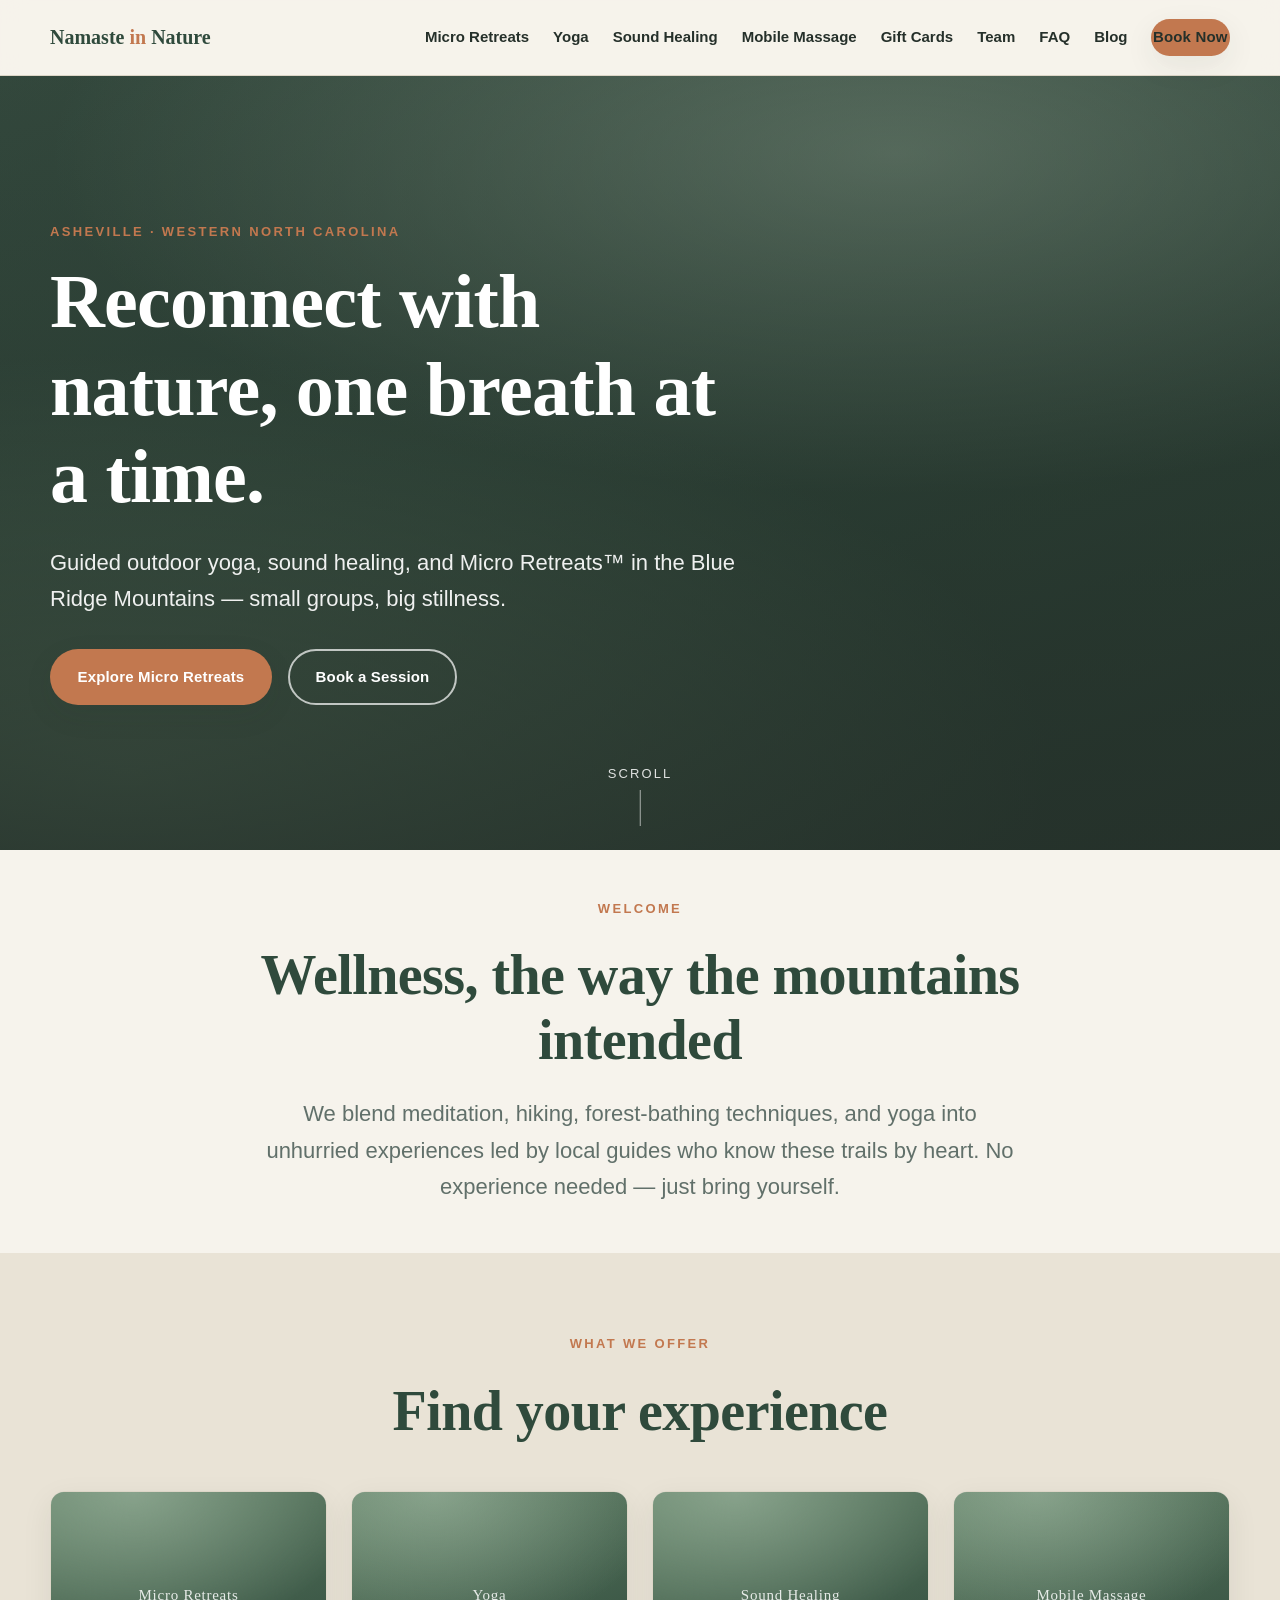
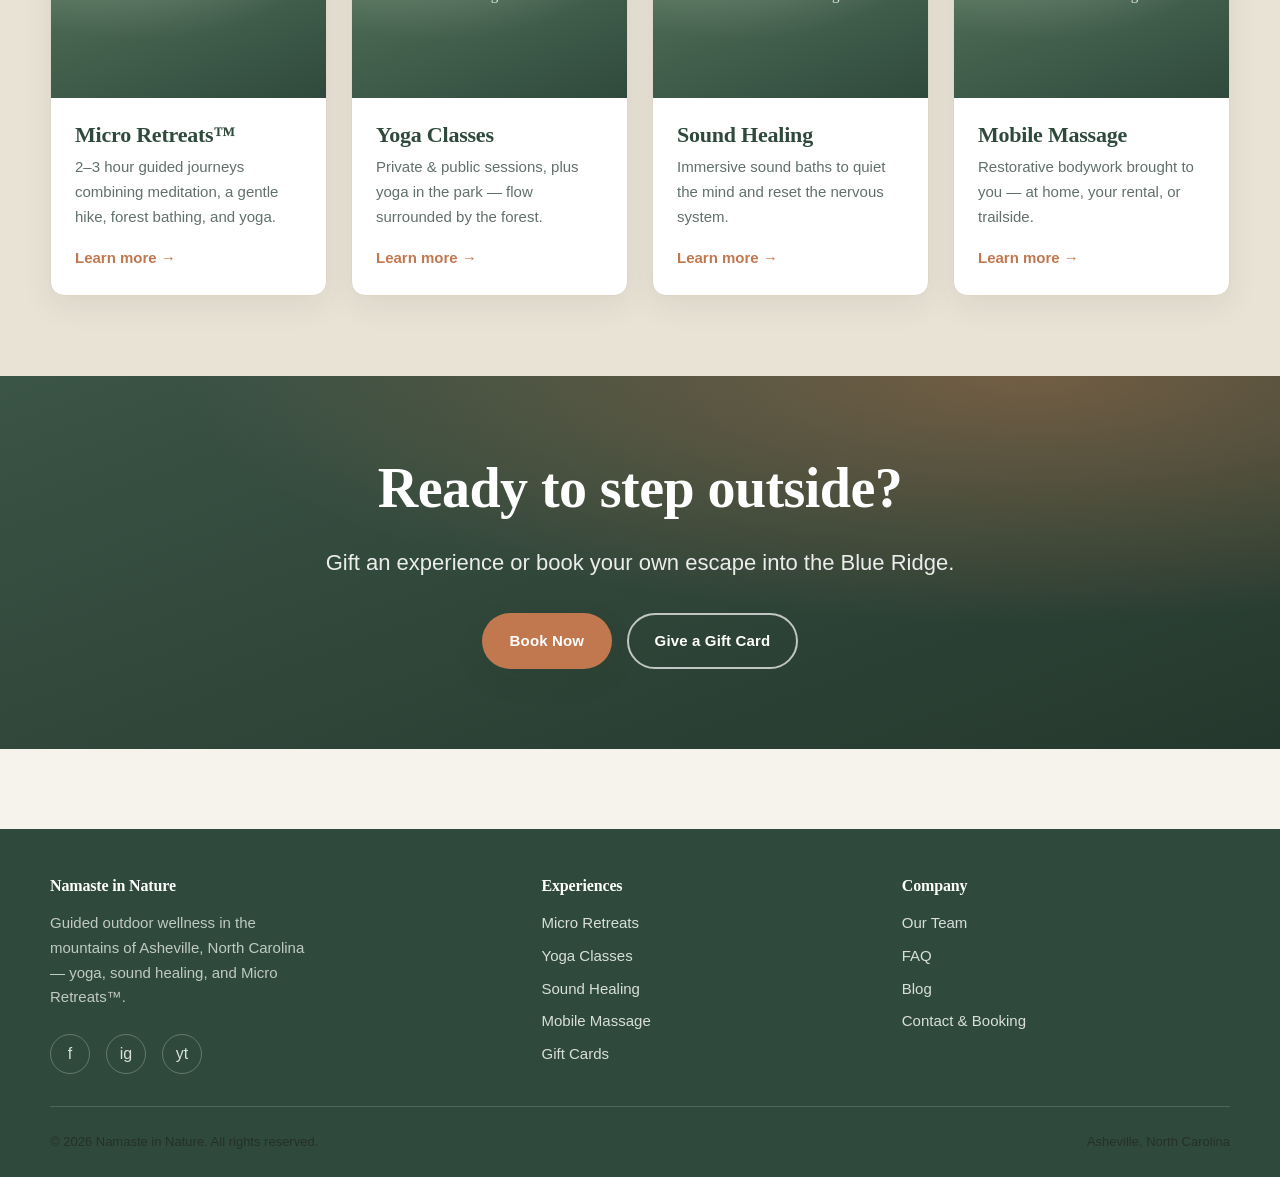
==== index.html @ ea2e810d "Scaffold site: structure, design tokens, header/footer, Home hero Phase 1 of the rebuild — static HT" ====
<!DOCTYPE html>
<html lang="en">
<head>
  <meta charset="UTF-8" />
  <meta name="viewport" content="width=device-width, initial-scale=1.0" />
  <title>Namaste in Nature — Outdoor Yoga, Sound Healing &amp; Micro Retreats in Asheville, NC</title>
  <meta name="description" content="Guided outdoor wellness in the mountains of Asheville, North Carolina. Micro Retreats, yoga in the forest, sound healing, and mobile massage." />

  <!-- Open Graph -->
  <meta property="og:type" content="website" />
  <meta property="og:title" content="Namaste in Nature — Outdoor Wellness in Asheville, NC" />
  <meta property="og:description" content="Micro Retreats, forest yoga, sound healing, and mobile massage in Western North Carolina." />
  <meta property="og:image" content="assets/img/og-image.jpg" />

  <link rel="preconnect" href="https://fonts.googleapis.com" />
  <link rel="stylesheet" href="assets/css/styles.css" />
</head>
<body>

  <!-- ===== Header (mirror of partials/header.html) ===== -->
  <header class="site-header">
    <div class="container">
      <a class="brand" href="index.html">Namaste <span>in</span> Nature</a>

      <button class="nav-toggle" aria-label="Toggle menu" aria-controls="primary-nav" aria-expanded="false">
        <span></span><span></span><span></span>
      </button>

      <nav class="nav" id="primary-nav" aria-label="Primary">
        <a href="micro-retreats.html">Micro Retreats</a>
        <a href="yoga.html">Yoga</a>
        <a href="sound-healing.html">Sound Healing</a>
        <a href="mobile-massage.html">Mobile Massage</a>
        <a href="gift-cards.html">Gift Cards</a>
        <a href="team.html">Team</a>
        <a href="faq.html">FAQ</a>
        <a href="blog/index.html">Blog</a>
        <a class="btn btn--primary" href="contact.html">Book Now</a>
      </nav>
    </div>
  </header>

  <main>
    <!-- ===== Hero ===== -->
    <section class="hero">
      <div class="hero__media" aria-hidden="true">
        <!-- Phase 5: replace with imported photo, e.g.
             <img src="assets/img/hero.jpg" alt="" width="1920" height="1280" /> -->
        <div class="hero__placeholder"></div>
      </div>

      <div class="container">
        <div class="hero__inner reveal">
          <p class="eyebrow">Asheville &middot; Western North Carolina</p>
          <h1>Reconnect with nature, one breath at a time.</h1>
          <p class="lead">Guided outdoor yoga, sound healing, and Micro Retreats&trade; in the
            Blue Ridge Mountains — small groups, big stillness.</p>
          <div class="hero__cta">
            <a class="btn btn--primary" href="micro-retreats.html">Explore Micro Retreats</a>
            <a class="btn btn--ghost" href="contact.html">Book a Session</a>
          </div>
        </div>
      </div>

      <span class="scroll-hint" aria-hidden="true">Scroll</span>
    </section>

    <!-- ===== Intro ===== -->
    <section class="section section--tight">
      <div class="container container--narrow text-center stack reveal">
        <p class="eyebrow">Welcome</p>
        <h2>Wellness, the way the mountains intended</h2>
        <p class="lead">We blend meditation, hiking, forest-bathing techniques, and yoga into
          unhurried experiences led by local guides who know these trails by heart. No experience
          needed — just bring yourself.</p>
      </div>
    </section>

    <!-- ===== Featured experiences ===== -->
    <section class="section" style="background: var(--color-sand);">
      <div class="container">
        <div class="text-center stack reveal" style="margin-bottom: var(--space-5);">
          <p class="eyebrow">What we offer</p>
          <h2>Find your experience</h2>
        </div>

        <div class="cards reveal">
          <article class="card">
            <div class="card__media" data-label="Micro Retreats"></div>
            <div class="card__body">
              <h3>Micro Retreats&trade;</h3>
              <p>2&ndash;3 hour guided journeys combining meditation, a gentle hike, forest bathing, and yoga.</p>
              <a class="card__link" href="micro-retreats.html">Learn more &rarr;</a>
            </div>
          </article>

          <article class="card">
            <div class="card__media" data-label="Yoga"></div>
            <div class="card__body">
              <h3>Yoga Classes</h3>
              <p>Private &amp; public sessions, plus yoga in the park — flow surrounded by the forest.</p>
              <a class="card__link" href="yoga.html">Learn more &rarr;</a>
            </div>
          </article>

          <article class="card">
            <div class="card__media" data-label="Sound Healing"></div>
            <div class="card__body">
              <h3>Sound Healing</h3>
              <p>Immersive sound baths to quiet the mind and reset the nervous system.</p>
              <a class="card__link" href="sound-healing.html">Learn more &rarr;</a>
            </div>
          </article>

          <article class="card">
            <div class="card__media" data-label="Mobile Massage"></div>
            <div class="card__body">
              <h3>Mobile Massage</h3>
              <p>Restorative bodywork brought to you — at home, your rental, or trailside.</p>
              <a class="card__link" href="mobile-massage.html">Learn more &rarr;</a>
            </div>
          </article>
        </div>
      </div>
    </section>

    <!-- ===== CTA band ===== -->
    <section class="cta-band reveal">
      <div class="container container--narrow text-center stack">
        <h2>Ready to step outside?</h2>
        <p class="lead">Gift an experience or book your own escape into the Blue Ridge.</p>
        <div class="hero__cta" style="justify-content: center;">
          <a class="btn btn--primary" href="contact.html">Book Now</a>
          <a class="btn btn--ghost" href="gift-cards.html">Give a Gift Card</a>
        </div>
      </div>
    </section>
  </main>

  <!-- ===== Footer (mirror of partials/footer.html) ===== -->
  <footer class="site-footer">
    <div class="container">
      <div class="footer-grid">
        <div class="footer-brand">
          <h4>Namaste in Nature</h4>
          <p>Guided outdoor wellness in the mountains of Asheville, North Carolina — yoga, sound healing, and Micro Retreats&trade;.</p>
          <div class="social">
            <a href="https://www.facebook.com/" aria-label="Facebook" target="_blank" rel="noopener">f</a>
            <a href="https://www.instagram.com/" aria-label="Instagram" target="_blank" rel="noopener">ig</a>
            <a href="https://www.youtube.com/" aria-label="YouTube" target="_blank" rel="noopener">yt</a>
          </div>
        </div>

        <div>
          <h4>Experiences</h4>
          <ul role="list">
            <li><a href="micro-retreats.html">Micro Retreats</a></li>
            <li><a href="yoga.html">Yoga Classes</a></li>
            <li><a href="sound-healing.html">Sound Healing</a></li>
            <li><a href="mobile-massage.html">Mobile Massage</a></li>
            <li><a href="gift-cards.html">Gift Cards</a></li>
          </ul>
        </div>

        <div>
          <h4>Company</h4>
          <ul role="list">
            <li><a href="team.html">Our Team</a></li>
            <li><a href="faq.html">FAQ</a></li>
            <li><a href="blog/index.html">Blog</a></li>
            <li><a href="contact.html">Contact &amp; Booking</a></li>
          </ul>
        </div>
      </div>

      <div class="footer-bottom">
        <p>&copy; <span id="year">2026</span> Namaste in Nature. All rights reserved.</p>
        <p>Asheville, North Carolina</p>
      </div>
    </div>
  </footer>

  <script src="assets/js/main.js"></script>
</body>
</html>
---- assets/css/styles.css ----
/* ==========================================================================
   Namaste in Nature — Design tokens + base styles
   Edit the :root tokens to re-theme the whole site in one place.
   ========================================================================== */

:root {
  /* Brand palette — earthy, nature/wellness */
  --color-forest: #2f4a3c;      /* deep green — primary */
  --color-moss:   #5e7d63;      /* mid green */
  --color-sage:   #a7bfa9;      /* soft green accent */
  --color-sand:   #e9e3d6;      /* warm neutral */
  --color-cream:  #f6f3ec;      /* page background */
  --color-clay:   #c2784f;      /* warm accent / CTA */
  --color-ink:    #25302a;      /* body text */
  --color-muted:  #61706a;      /* secondary text */
  --color-white:  #ffffff;

  /* Semantic tokens */
  --bg:            var(--color-cream);
  --surface:       var(--color-white);
  --text:          var(--color-ink);
  --text-muted:    var(--color-muted);
  --primary:       var(--color-forest);
  --primary-hover: #25382d;
  --accent:        var(--color-clay);
  --accent-hover:  #aa6740;
  --border:        #ddd6c7;

  /* Typography — system stack now; swap to self-hosted fonts later */
  --font-head: "Georgia", "Times New Roman", serif;
  --font-body: -apple-system, BlinkMacSystemFont, "Segoe UI", Roboto, Helvetica, Arial, sans-serif;

  /* Fluid type scale */
  --fs-xs:   0.8125rem;
  --fs-sm:   0.9375rem;
  --fs-base: 1rem;
  --fs-lg:   clamp(1.125rem, 1rem + 0.6vw, 1.375rem);
  --fs-xl:   clamp(1.5rem, 1.2rem + 1.4vw, 2.25rem);
  --fs-2xl:  clamp(2rem, 1.4rem + 3vw, 3.5rem);
  --fs-3xl:  clamp(2.5rem, 1.6rem + 4.5vw, 4.75rem);

  /* Spacing */
  --space-1: 0.5rem;
  --space-2: 1rem;
  --space-3: 1.5rem;
  --space-4: 2rem;
  --space-5: 3rem;
  --space-6: 5rem;
  --space-7: 8rem;

  /* Layout */
  --container: 1180px;
  --container-narrow: 760px;
  --radius:    14px;
  --radius-sm: 8px;
  --radius-lg: 24px;
  --shadow:    0 10px 30px rgba(37, 48, 42, 0.08);
  --shadow-lg: 0 24px 60px rgba(37, 48, 42, 0.16);
  --transition: 220ms cubic-bezier(0.4, 0, 0.2, 1);

  --header-h: 76px;
}

/* --- Reset ------------------------------------------------------------- */
*, *::before, *::after { box-sizing: border-box; }
* { margin: 0; }
html { -webkit-text-size-adjust: 100%; scroll-behavior: smooth; }
body {
  font-family: var(--font-body);
  font-size: var(--fs-base);
  line-height: 1.65;
  color: var(--text);
  background: var(--bg);
  -webkit-font-smoothing: antialiased;
  text-rendering: optimizeLegibility;
}
img, picture, svg, video { display: block; max-width: 100%; height: auto; }
a { color: inherit; text-decoration: none; }
ul[role="list"] { list-style: none; padding: 0; }
button { font: inherit; cursor: pointer; }
:focus-visible { outline: 3px solid var(--accent); outline-offset: 2px; }

/* --- Typography -------------------------------------------------------- */
h1, h2, h3, h4 {
  font-family: var(--font-head);
  font-weight: 600;
  line-height: 1.15;
  color: var(--primary);
  letter-spacing: -0.01em;
}
h1 { font-size: var(--fs-3xl); }
h2 { font-size: var(--fs-2xl); }
h3 { font-size: var(--fs-xl); }
p  { color: var(--text); }
.lead { font-size: var(--fs-lg); color: var(--text-muted); }
.eyebrow {
  font-family: var(--font-body);
  text-transform: uppercase;
  letter-spacing: 0.18em;
  font-size: var(--fs-xs);
  font-weight: 700;
  color: var(--accent);
}

/* --- Layout helpers --------------------------------------------------- */
.container {
  width: min(100% - 2.5rem, var(--container));
  margin-inline: auto;
}
.container--narrow { max-width: var(--container-narrow); }
.section { padding-block: var(--space-6); }
.section--tight { padding-block: var(--space-5); }
.text-center { text-align: center; }
.stack > * + * { margin-top: var(--space-3); }

/* --- Buttons ---------------------------------------------------------- */
.btn {
  display: inline-flex;
  align-items: center;
  gap: 0.5rem;
  padding: 0.85rem 1.6rem;
  border: 2px solid transparent;
  border-radius: 999px;
  font-weight: 600;
  font-size: var(--fs-sm);
  letter-spacing: 0.01em;
  transition: transform var(--transition), background var(--transition), box-shadow var(--transition);
  will-change: transform;
}
.btn:hover { transform: translateY(-2px); }
.btn--primary { background: var(--accent); color: var(--color-white); box-shadow: var(--shadow); }
.btn--primary:hover { background: var(--accent-hover); box-shadow: var(--shadow-lg); }
.btn--ghost { background: transparent; color: var(--color-white); border-color: rgba(255,255,255,0.7); }
.btn--ghost:hover { background: rgba(255,255,255,0.14); }
.btn--dark { background: var(--primary); color: var(--color-white); }
.btn--dark:hover { background: var(--primary-hover); }

/* --- Header ----------------------------------------------------------- */
.site-header {
  position: sticky;
  top: 0;
  z-index: 100;
  height: var(--header-h);
  display: flex;
  align-items: center;
  background: rgba(246, 243, 236, 0.85);
  backdrop-filter: saturate(140%) blur(12px);
  border-bottom: 1px solid var(--border);
}
.site-header .container {
  display: flex;
  align-items: center;
  justify-content: space-between;
  gap: var(--space-3);
}
.brand {
  font-family: var(--font-head);
  font-size: 1.25rem;
  font-weight: 700;
  color: var(--primary);
  white-space: nowrap;
}
.brand span { color: var(--accent); }
.nav { display: flex; align-items: center; gap: var(--space-3); }
.nav a {
  font-size: var(--fs-sm);
  font-weight: 600;
  color: var(--text);
  position: relative;
  padding: 0.25rem 0;
  transition: color var(--transition);
}
.nav a::after {
  content: "";
  position: absolute;
  left: 0; bottom: -2px;
  width: 0; height: 2px;
  background: var(--accent);
  transition: width var(--transition);
}
.nav a:hover, .nav a[aria-current="page"] { color: var(--primary); }
.nav a:hover::after, .nav a[aria-current="page"]::after { width: 100%; }

.nav-toggle {
  display: none;
  flex-direction: column;
  gap: 5px;
  background: none;
  border: 0;
  padding: 8px;
}
.nav-toggle span {
  width: 26px; height: 2px;
  background: var(--primary);
  border-radius: 2px;
  transition: transform var(--transition), opacity var(--transition);
}

@media (max-width: 860px) {
  .nav-toggle { display: flex; }
  .nav {
    position: fixed;
    inset: var(--header-h) 0 auto 0;
    flex-direction: column;
    align-items: flex-start;
    gap: var(--space-2);
    background: var(--surface);
    padding: var(--space-3) var(--space-4) var(--space-4);
    border-bottom: 1px solid var(--border);
    box-shadow: var(--shadow);
    transform: translateY(-120%);
    transition: transform var(--transition);
  }
  .nav.is-open { transform: translateY(0); }
  .nav a { font-size: var(--fs-lg); }
  .nav .btn { margin-top: var(--space-1); }
  body.nav-open .nav-toggle span:nth-child(1) { transform: translateY(7px) rotate(45deg); }
  body.nav-open .nav-toggle span:nth-child(2) { opacity: 0; }
  body.nav-open .nav-toggle span:nth-child(3) { transform: translateY(-7px) rotate(-45deg); }
}

/* --- Hero ------------------------------------------------------------- */
.hero {
  position: relative;
  min-height: clamp(560px, 86vh, 880px);
  display: grid;
  align-items: center;
  color: var(--color-white);
  overflow: hidden;
}
.hero__media {
  position: absolute;
  inset: 0;
  z-index: -2;
}
.hero__media img { width: 100%; height: 100%; object-fit: cover; }
.hero::after {
  content: "";
  position: absolute;
  inset: 0;
  z-index: -1;
  background: linear-gradient(180deg, rgba(37,48,42,0.35) 0%, rgba(37,48,42,0.55) 60%, rgba(37,48,42,0.8) 100%);
}
.hero__inner { max-width: 720px; padding-block: var(--space-6); }
.hero h1 { color: var(--color-white); margin-top: var(--space-2); }
.hero .lead { color: rgba(255,255,255,0.92); margin-top: var(--space-3); }
.hero__cta { display: flex; flex-wrap: wrap; gap: var(--space-2); margin-top: var(--space-4); }

.scroll-hint {
  position: absolute;
  bottom: var(--space-3);
  left: 50%;
  transform: translateX(-50%);
  color: rgba(255,255,255,0.85);
  font-size: var(--fs-xs);
  letter-spacing: 0.16em;
  text-transform: uppercase;
  display: flex;
  flex-direction: column;
  align-items: center;
  gap: 6px;
}
.scroll-hint::after {
  content: "";
  width: 1px; height: 36px;
  background: rgba(255,255,255,0.6);
  animation: scrollPulse 1.8s ease-in-out infinite;
}
@keyframes scrollPulse {
  0%, 100% { transform: scaleY(0.4); opacity: 0.4; transform-origin: top; }
  50%      { transform: scaleY(1);   opacity: 1;   transform-origin: top; }
}

/* --- Hero placeholder (until real photo is imported in Phase 5) ------- */
.hero__placeholder {
  width: 100%;
  height: 100%;
  background:
    radial-gradient(120% 80% at 70% 10%, rgba(167,191,169,0.55), transparent 55%),
    radial-gradient(120% 90% at 10% 90%, rgba(94,125,99,0.85), transparent 60%),
    linear-gradient(160deg, #3a5446 0%, #2f4a3c 45%, #25382d 100%);
}

/* --- Cards ------------------------------------------------------------ */
.cards {
  display: grid;
  grid-template-columns: repeat(auto-fit, minmax(240px, 1fr));
  gap: var(--space-3);
}
.card {
  background: var(--surface);
  border: 1px solid var(--border);
  border-radius: var(--radius);
  overflow: hidden;
  box-shadow: var(--shadow);
  transition: transform var(--transition), box-shadow var(--transition);
}
.card:hover { transform: translateY(-6px); box-shadow: var(--shadow-lg); }
.card__media {
  aspect-ratio: 4 / 3;
  position: relative;
  background:
    radial-gradient(140% 120% at 30% 0%, rgba(167,191,169,0.6), transparent 60%),
    linear-gradient(160deg, var(--color-moss), var(--color-forest));
  display: grid;
  place-items: center;
}
.card__media::after {
  content: attr(data-label);
  font-family: var(--font-head);
  color: rgba(255,255,255,0.85);
  font-size: var(--fs-sm);
  letter-spacing: 0.05em;
}
.card__body { padding: var(--space-3); }
.card__body h3 { font-size: var(--fs-lg); margin-bottom: 0.5rem; }
.card__body p { color: var(--text-muted); font-size: var(--fs-sm); }
.card__link {
  display: inline-block;
  margin-top: var(--space-2);
  font-weight: 600;
  font-size: var(--fs-sm);
  color: var(--accent);
  transition: gap var(--transition), color var(--transition);
}
.card__link:hover { color: var(--accent-hover); }

/* --- CTA band --------------------------------------------------------- */
.cta-band {
  position: relative;
  padding-block: var(--space-6);
  color: var(--color-white);
  background:
    radial-gradient(120% 120% at 80% 0%, rgba(194,120,79,0.45), transparent 55%),
    linear-gradient(160deg, #3a5446, #25382d);
}
.cta-band h2 { color: var(--color-white); }
.cta-band .lead { color: rgba(255,255,255,0.9); }

/* --- Footer ----------------------------------------------------------- */
.site-footer {
  background: var(--primary);
  color: rgba(255,255,255,0.82);
  padding-block: var(--space-5) var(--space-3);
  margin-top: var(--space-6);
}
.site-footer a { color: rgba(255,255,255,0.82); transition: color var(--transition); }
.site-footer a:hover { color: var(--color-white); }
.footer-grid {
  display: grid;
  grid-template-columns: 1.4fr 1fr 1fr;
  gap: var(--space-4);
  padding-bottom: var(--space-4);
  border-bottom: 1px solid rgba(255,255,255,0.15);
}
.footer-grid h4 { color: var(--color-white); font-size: var(--fs-base); margin-bottom: var(--space-2); }
.footer-grid ul { list-style: none; padding: 0; display: grid; gap: 0.5rem; font-size: var(--fs-sm); }
.footer-brand p { color: rgba(255,255,255,0.7); font-size: var(--fs-sm); margin-top: var(--space-1); max-width: 32ch; }
.social { display: flex; gap: var(--space-2); margin-top: var(--space-3); }
.social a {
  width: 40px; height: 40px;
  display: grid; place-items: center;
  border: 1px solid rgba(255,255,255,0.25);
  border-radius: 50%;
  transition: background var(--transition), transform var(--transition);
}
.social a:hover { background: rgba(255,255,255,0.12); transform: translateY(-2px); }
.footer-bottom {
  display: flex;
  justify-content: space-between;
  flex-wrap: wrap;
  gap: var(--space-2);
  padding-top: var(--space-3);
  font-size: var(--fs-xs);
  color: rgba(255,255,255,0.6);
}
@media (max-width: 720px) {
  .footer-grid { grid-template-columns: 1fr; gap: var(--space-3); }
}

/* --- Scroll-reveal animation ----------------------------------------- */
.reveal {
  opacity: 0;
  transform: translateY(24px);
  transition: opacity 600ms ease, transform 600ms ease;
}
.reveal.is-visible { opacity: 1; transform: none; }

@media (prefers-reduced-motion: reduce) {
  html { scroll-behavior: auto; }
  *, *::before, *::after {
    animation-duration: 0.01ms !important;
    animation-iteration-count: 1 !important;
    transition-duration: 0.01ms !important;
  }
  .reveal { opacity: 1; transform: none; }
}
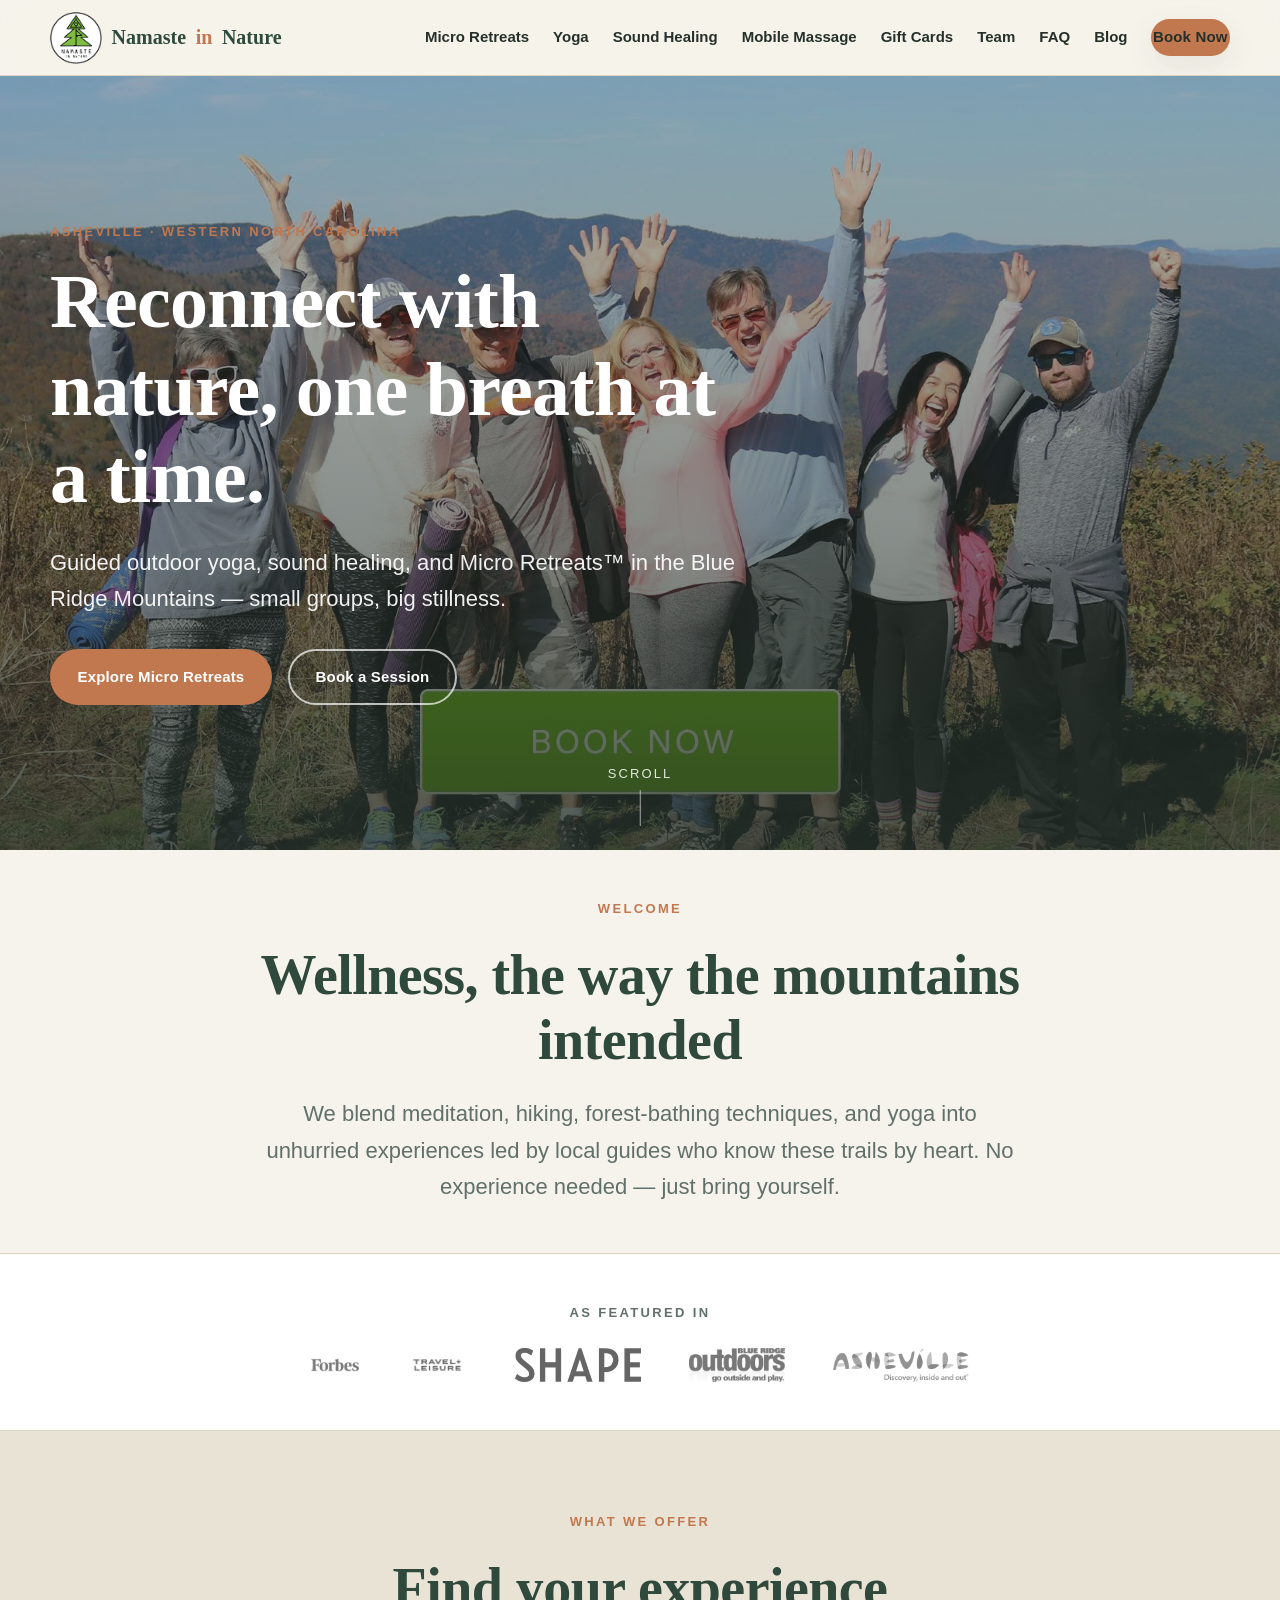
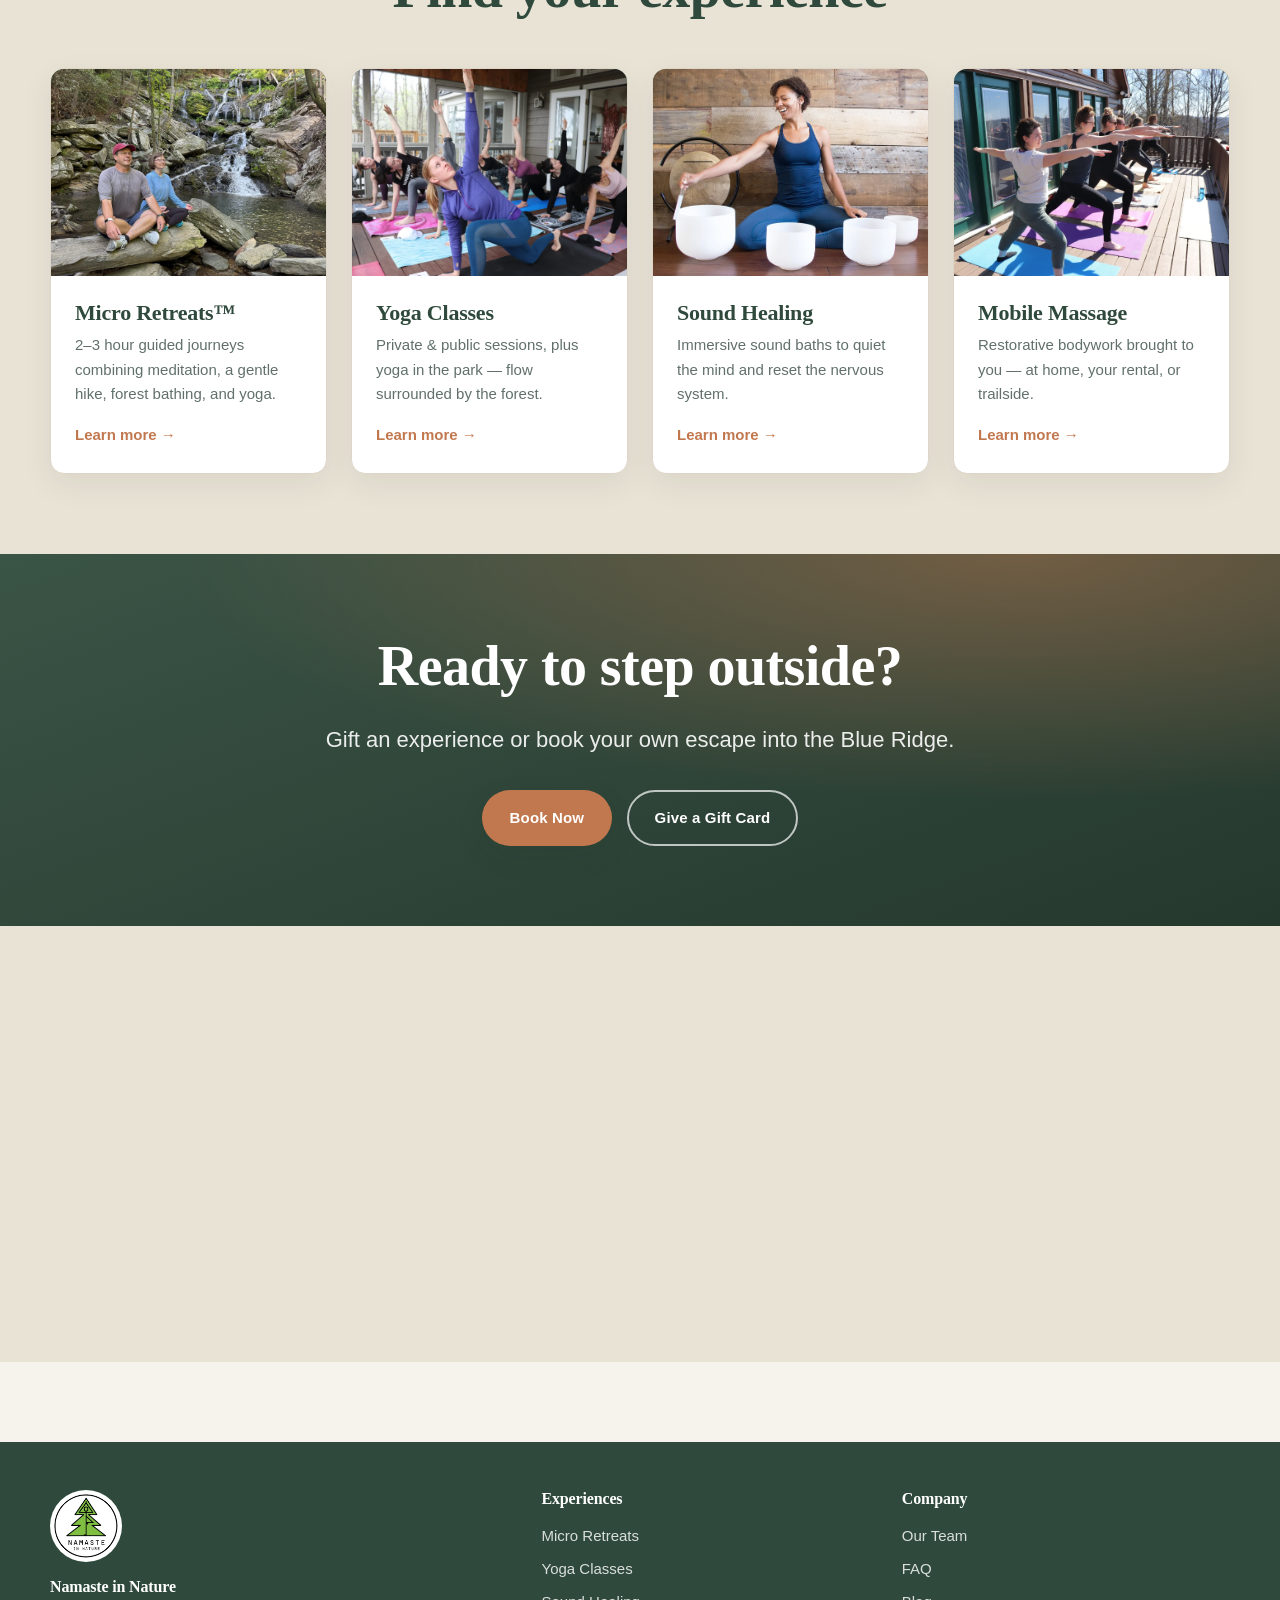
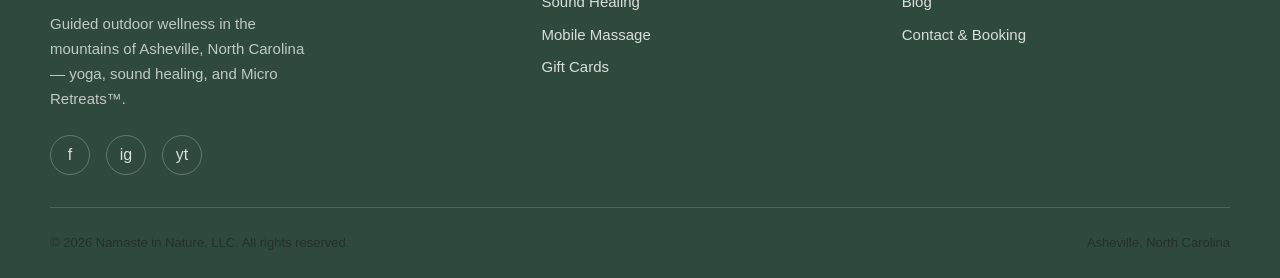
==== commit e07899bd: "Phase 4: real photos, logo, team bios, and subscribe option - Import logo (header, footer badge, fav" ====
--- a/index.html
+++ b/index.html
@@ -10,9 +10,10 @@
   <meta property="og:type" content="website" />
   <meta property="og:title" content="Namaste in Nature — Outdoor Wellness in Asheville, NC" />
   <meta property="og:description" content="Micro Retreats, forest yoga, sound healing, and mobile massage in Western North Carolina." />
-  <meta property="og:image" content="assets/img/og-image.jpg" />
+  <meta property="og:image" content="assets/img/hero-1.jpg" />
 
   <link rel="preconnect" href="https://fonts.googleapis.com" />
+  <link rel="icon" type="image/png" href="assets/img/logo.png" />
   <link rel="stylesheet" href="assets/css/styles.css" />
 </head>
 <body>
@@ -20,7 +21,7 @@
   <!-- ===== Header (mirror of partials/header.html) ===== -->
   <header class="site-header">
     <div class="container">
-      <a class="brand" href="index.html">Namaste <span>in</span> Nature</a>
+      <a class="brand" href="index.html"><img class="brand__logo" src="assets/img/logo.png" alt="" />Namaste <span>in</span> Nature</a>
 
       <button class="nav-toggle" aria-label="Toggle menu" aria-controls="primary-nav" aria-expanded="false">
         <span></span><span></span><span></span>
@@ -44,9 +45,7 @@
     <!-- ===== Hero ===== -->
     <section class="hero">
       <div class="hero__media" aria-hidden="true">
-        <!-- Phase 5: replace with imported photo, e.g.
-             <img src="assets/img/hero.jpg" alt="" width="1920" height="1280" /> -->
-        <div class="hero__placeholder"></div>
+        <img src="assets/img/hero-1.jpg" alt="" />
       </div>
 
       <div class="container">
@@ -76,6 +75,20 @@
       </div>
     </section>
 
+    <!-- ===== Press / as featured in ===== -->
+    <section class="press section--tight">
+      <div class="container reveal">
+        <p class="eyebrow">As featured in</p>
+        <div class="press__logos">
+          <img src="assets/img/press-forbes.jpg" alt="Forbes" loading="lazy" />
+          <img src="assets/img/press-travel-leisure.jpg" alt="Travel + Leisure" loading="lazy" />
+          <img src="assets/img/press-shape.png" alt="Shape" loading="lazy" />
+          <img src="assets/img/press-blue-ridge.png" alt="Blue Ridge Outdoors" loading="lazy" />
+          <img src="assets/img/press-explore-asheville.png" alt="Explore Asheville" loading="lazy" />
+        </div>
+      </div>
+    </section>
+
     <!-- ===== Featured experiences ===== -->
     <section class="section" style="background: var(--color-sand);">
       <div class="container">
@@ -86,7 +99,7 @@
 
         <div class="cards reveal">
           <article class="card">
-            <div class="card__media" data-label="Micro Retreats"></div>
+            <div class="card__media"><img src="assets/img/retreat-waterfall.jpg" alt="Guided waterfall hike and forest bathing" loading="lazy" /></div>
             <div class="card__body">
               <h3>Micro Retreats&trade;</h3>
               <p>2&ndash;3 hour guided journeys combining meditation, a gentle hike, forest bathing, and yoga.</p>
@@ -95,7 +108,7 @@
           </article>
 
           <article class="card">
-            <div class="card__media" data-label="Yoga"></div>
+            <div class="card__media"><img src="assets/img/yoga-1.jpg" alt="Outdoor yoga class in a park" loading="lazy" /></div>
             <div class="card__body">
               <h3>Yoga Classes</h3>
               <p>Private &amp; public sessions, plus yoga in the park — flow surrounded by the forest.</p>
@@ -104,7 +117,7 @@
           </article>
 
           <article class="card">
-            <div class="card__media" data-label="Sound Healing"></div>
+            <div class="card__media"><img src="assets/img/sound-healing.jpg" alt="Sound healing bowls" loading="lazy" /></div>
             <div class="card__body">
               <h3>Sound Healing</h3>
               <p>Immersive sound baths to quiet the mind and reset the nervous system.</p>
@@ -113,7 +126,7 @@
           </article>
 
           <article class="card">
-            <div class="card__media" data-label="Mobile Massage"></div>
+            <div class="card__media"><img src="assets/img/yoga-3.jpg" alt="Restorative bodywork outdoors" loading="lazy" /></div>
             <div class="card__body">
               <h3>Mobile Massage</h3>
               <p>Restorative bodywork brought to you — at home, your rental, or trailside.</p>
@@ -135,6 +148,22 @@
         </div>
       </div>
     </section>
+    <!-- ===== Subscribe ===== -->
+    <section class="subscribe section">
+      <div class="container subscribe__inner reveal">
+        <p class="eyebrow">Stay connected</p>
+        <h2>Sign up for news and updates</h2>
+        <p class="lead">Seasonal offerings, trail notes, and the occasional dose of mountain inspiration — straight to your inbox.</p>
+        <!-- Phase 4: connect this form to your newsletter provider (Squarespace / Mailchimp) action URL. -->
+        <form action="#" method="post">
+          <label for="subscribe-email" class="sr-only">Email address</label>
+          <input type="email" id="subscribe-email" name="email" placeholder="Email address" required />
+          <button type="submit" class="btn btn--primary">Subscribe</button>
+        </form>
+        <p class="form-note">We respect your inbox. Unsubscribe anytime.</p>
+      </div>
+    </section>
+
   </main>
 
   <!-- ===== Footer (mirror of partials/footer.html) ===== -->
@@ -142,6 +171,7 @@
     <div class="container">
       <div class="footer-grid">
         <div class="footer-brand">
+          <img class="footer-logo" src="assets/img/logo.png" alt="Namaste in Nature" />
           <h4>Namaste in Nature</h4>
           <p>Guided outdoor wellness in the mountains of Asheville, North Carolina — yoga, sound healing, and Micro Retreats&trade;.</p>
           <div class="social">
@@ -174,7 +204,7 @@
       </div>
 
       <div class="footer-bottom">
-        <p>&copy; <span id="year">2026</span> Namaste in Nature. All rights reserved.</p>
+        <p>&copy; <span id="year">2026</span> Namaste in Nature, LLC. All rights reserved.</p>
         <p>Asheville, North Carolina</p>
       </div>
     </div>
--- a/assets/css/styles.css
+++ b/assets/css/styles.css
@@ -111,6 +111,15 @@
 .section { padding-block: var(--space-6); }
 .section--tight { padding-block: var(--space-5); }
 .text-center { text-align: center; }
+.sr-only {
+  position: absolute;
+  width: 1px; height: 1px;
+  padding: 0; margin: -1px;
+  overflow: hidden;
+  clip: rect(0, 0, 0, 0);
+  white-space: nowrap;
+  border: 0;
+}
 .stack > * + * { margin-top: var(--space-3); }
 
 /* --- Buttons ---------------------------------------------------------- */
@@ -154,6 +163,9 @@
   gap: var(--space-3);
 }
 .brand {
+  display: inline-flex;
+  align-items: center;
+  gap: 0.6rem;
   font-family: var(--font-head);
   font-size: 1.25rem;
   font-weight: 700;
@@ -161,6 +173,11 @@
   white-space: nowrap;
 }
 .brand span { color: var(--accent); }
+.brand__logo { height: 52px; width: auto; }
+@media (max-width: 480px) {
+  .brand { font-size: 1.05rem; }
+  .brand__logo { height: 44px; }
+}
 .nav { display: flex; align-items: center; gap: var(--space-3); }
 .nav a {
   font-size: var(--fs-sm);
@@ -337,6 +354,284 @@
 .cta-band h2 { color: var(--color-white); }
 .cta-band .lead { color: rgba(255,255,255,0.9); }
 
+/* --- Interior page hero ---------------------------------------------- */
+.page-hero {
+  position: relative;
+  color: var(--color-white);
+  padding-block: calc(var(--space-6) + 1rem) var(--space-6);
+  text-align: center;
+  overflow: hidden;
+}
+.page-hero::before {
+  content: "";
+  position: absolute;
+  inset: 0;
+  z-index: -1;
+  background:
+    radial-gradient(120% 90% at 80% 0%, rgba(167,191,169,0.5), transparent 55%),
+    radial-gradient(120% 90% at 0% 100%, rgba(194,120,79,0.35), transparent 55%),
+    linear-gradient(160deg, #3a5446 0%, #2f4a3c 50%, #25382d 100%);
+}
+.page-hero h1 { color: var(--color-white); margin-top: var(--space-1); }
+.page-hero .lead { color: rgba(255,255,255,0.9); margin-inline: auto; max-width: 60ch; margin-top: var(--space-3); }
+
+/* --- Breadcrumb ------------------------------------------------------- */
+.breadcrumb {
+  font-size: var(--fs-xs);
+  letter-spacing: 0.04em;
+  color: rgba(255,255,255,0.75);
+}
+.breadcrumb a:hover { color: var(--color-white); }
+
+/* --- Split (text + media) -------------------------------------------- */
+.split {
+  display: grid;
+  grid-template-columns: 1fr 1fr;
+  gap: var(--space-5);
+  align-items: center;
+}
+.split--reverse .split__media { order: 2; }
+.split__media {
+  aspect-ratio: 5 / 4;
+  border-radius: var(--radius);
+  box-shadow: var(--shadow);
+  background:
+    radial-gradient(140% 120% at 20% 0%, rgba(167,191,169,0.6), transparent 60%),
+    linear-gradient(160deg, var(--color-moss), var(--color-forest));
+  display: grid;
+  place-items: center;
+}
+.split__media::after {
+  content: attr(data-label);
+  font-family: var(--font-head);
+  color: rgba(255,255,255,0.85);
+  font-size: var(--fs-sm);
+}
+.split__body h2 { margin-bottom: var(--space-2); }
+.split__body p + p { margin-top: var(--space-2); }
+@media (max-width: 800px) {
+  .split { grid-template-columns: 1fr; gap: var(--space-3); }
+  .split--reverse .split__media { order: 0; }
+}
+
+/* --- Features grid ---------------------------------------------------- */
+.features {
+  display: grid;
+  grid-template-columns: repeat(auto-fit, minmax(220px, 1fr));
+  gap: var(--space-3);
+}
+.feature {
+  background: var(--surface);
+  border: 1px solid var(--border);
+  border-radius: var(--radius);
+  padding: var(--space-3);
+}
+.feature__icon {
+  width: 44px; height: 44px;
+  border-radius: 12px;
+  display: grid; place-items: center;
+  background: var(--color-sage);
+  color: var(--primary);
+  font-weight: 700;
+  margin-bottom: var(--space-2);
+}
+.feature h3 { font-size: var(--fs-lg); margin-bottom: 0.4rem; }
+.feature p { color: var(--text-muted); font-size: var(--fs-sm); }
+
+/* --- Checklist -------------------------------------------------------- */
+.checklist { list-style: none; padding: 0; display: grid; gap: 0.6rem; }
+.checklist li { position: relative; padding-left: 1.8rem; }
+.checklist li::before {
+  content: "\2713";
+  position: absolute;
+  left: 0; top: 0;
+  color: var(--accent);
+  font-weight: 700;
+}
+
+/* --- Booking embed placeholder (Peek Pro goes here) ------------------ */
+.booking { background: var(--color-sand); }
+.embed-ph {
+  border: 2px dashed var(--color-moss);
+  border-radius: var(--radius);
+  background: rgba(255,255,255,0.6);
+  padding: var(--space-5) var(--space-3);
+  text-align: center;
+  color: var(--text-muted);
+}
+.embed-ph strong { color: var(--primary); display: block; margin-bottom: 0.3rem; }
+
+/* --- Pricing options -------------------------------------------------- */
+.options {
+  display: grid;
+  grid-template-columns: repeat(auto-fit, minmax(240px, 1fr));
+  gap: var(--space-3);
+}
+.option {
+  background: var(--surface);
+  border: 1px solid var(--border);
+  border-radius: var(--radius);
+  padding: var(--space-4) var(--space-3);
+  text-align: center;
+  box-shadow: var(--shadow);
+  display: flex;
+  flex-direction: column;
+}
+.option--featured { border-color: var(--accent); border-width: 2px; }
+.option__price { font-family: var(--font-head); font-size: var(--fs-xl); color: var(--primary); margin: var(--space-1) 0; }
+.option__price span { font-family: var(--font-body); font-size: var(--fs-sm); color: var(--text-muted); }
+.option .btn { margin-top: var(--space-3); }
+.option ul { text-align: left; margin-top: var(--space-2); }
+
+/* --- Team grid -------------------------------------------------------- */
+.team-grid {
+  display: grid;
+  grid-template-columns: repeat(auto-fit, minmax(240px, 1fr));
+  gap: var(--space-4);
+}
+.member { text-align: center; }
+.member__photo {
+  aspect-ratio: 1 / 1;
+  border-radius: 50%;
+  width: 180px;
+  margin: 0 auto var(--space-2);
+  background:
+    radial-gradient(120% 120% at 30% 0%, rgba(167,191,169,0.7), transparent 60%),
+    linear-gradient(160deg, var(--color-moss), var(--color-forest));
+  display: grid;
+  place-items: center;
+  color: rgba(255,255,255,0.9);
+  font-family: var(--font-head);
+  font-size: var(--fs-xl);
+  box-shadow: var(--shadow);
+}
+.member h3 { font-size: var(--fs-lg); }
+.member .role { color: var(--accent); font-size: var(--fs-sm); font-weight: 600; }
+.member p { color: var(--text-muted); font-size: var(--fs-sm); margin-top: 0.5rem; }
+
+/* --- Accordion (FAQ) -------------------------------------------------- */
+.accordion { max-width: var(--container-narrow); margin-inline: auto; }
+.accordion__item {
+  border: 1px solid var(--border);
+  border-radius: var(--radius-sm);
+  background: var(--surface);
+  margin-bottom: var(--space-2);
+  overflow: hidden;
+}
+.accordion__trigger {
+  width: 100%;
+  display: flex;
+  align-items: center;
+  justify-content: space-between;
+  gap: var(--space-2);
+  text-align: left;
+  padding: var(--space-3);
+  background: none;
+  border: 0;
+  font-family: var(--font-head);
+  font-size: var(--fs-lg);
+  color: var(--primary);
+}
+.accordion__trigger .icon {
+  flex: none;
+  width: 26px; height: 26px;
+  position: relative;
+  transition: transform var(--transition);
+}
+.accordion__trigger .icon::before,
+.accordion__trigger .icon::after {
+  content: "";
+  position: absolute;
+  background: var(--accent);
+  border-radius: 2px;
+}
+.accordion__trigger .icon::before { top: 12px; left: 4px; right: 4px; height: 2px; }
+.accordion__trigger .icon::after  { left: 12px; top: 4px; bottom: 4px; width: 2px; transition: transform var(--transition); }
+.accordion__trigger[aria-expanded="true"] .icon::after { transform: scaleY(0); }
+.accordion__panel {
+  max-height: 0;
+  overflow: hidden;
+  transition: max-height var(--transition);
+}
+.accordion__panel-inner { padding: 0 var(--space-3) var(--space-3); color: var(--text-muted); }
+
+/* --- Contact ---------------------------------------------------------- */
+.contact-grid {
+  display: grid;
+  grid-template-columns: 1.3fr 1fr;
+  gap: var(--space-5);
+  align-items: start;
+}
+@media (max-width: 800px) { .contact-grid { grid-template-columns: 1fr; gap: var(--space-4); } }
+.form-field { margin-bottom: var(--space-3); }
+.form-field label { display: block; font-weight: 600; font-size: var(--fs-sm); margin-bottom: 0.4rem; }
+.form-field input,
+.form-field textarea {
+  width: 100%;
+  padding: 0.8rem 1rem;
+  font: inherit;
+  color: var(--text);
+  background: var(--surface);
+  border: 1px solid var(--border);
+  border-radius: var(--radius-sm);
+  transition: border-color var(--transition), box-shadow var(--transition);
+}
+.form-field input:focus,
+.form-field textarea:focus {
+  outline: none;
+  border-color: var(--color-moss);
+  box-shadow: 0 0 0 3px rgba(94,125,99,0.18);
+}
+.contact-info { background: var(--color-sand); border-radius: var(--radius); padding: var(--space-4); }
+.contact-info h3 { font-size: var(--fs-lg); margin-bottom: var(--space-2); }
+.contact-info dl { display: grid; gap: var(--space-2); margin-top: var(--space-2); }
+.contact-info dt { font-weight: 700; font-size: var(--fs-xs); text-transform: uppercase; letter-spacing: 0.08em; color: var(--text-muted); }
+.contact-info dd { margin: 0; }
+
+/* --- Blog ------------------------------------------------------------- */
+.post-grid {
+  display: grid;
+  grid-template-columns: repeat(auto-fit, minmax(280px, 1fr));
+  gap: var(--space-4);
+}
+.post-card {
+  background: var(--surface);
+  border: 1px solid var(--border);
+  border-radius: var(--radius);
+  overflow: hidden;
+  box-shadow: var(--shadow);
+  transition: transform var(--transition), box-shadow var(--transition);
+  display: flex;
+  flex-direction: column;
+}
+.post-card:hover { transform: translateY(-6px); box-shadow: var(--shadow-lg); }
+.post-card__media {
+  aspect-ratio: 16 / 9;
+  background:
+    radial-gradient(140% 120% at 70% 0%, rgba(167,191,169,0.6), transparent 60%),
+    linear-gradient(160deg, var(--color-moss), var(--color-forest));
+}
+.post-card__body { padding: var(--space-3); display: flex; flex-direction: column; flex: 1; }
+.post-card__date { font-size: var(--fs-xs); text-transform: uppercase; letter-spacing: 0.08em; color: var(--accent); font-weight: 700; }
+.post-card h3 { font-size: var(--fs-lg); margin: 0.4rem 0 0.5rem; }
+.post-card p { color: var(--text-muted); font-size: var(--fs-sm); }
+.post-card a.card__link { margin-top: auto; }
+
+/* Blog article (prose) */
+.prose { max-width: var(--container-narrow); margin-inline: auto; }
+.prose p, .prose ul, .prose ol { margin-bottom: var(--space-3); }
+.prose h2 { margin: var(--space-4) 0 var(--space-2); }
+.prose h3 { margin: var(--space-3) 0 var(--space-1); }
+.prose img { border-radius: var(--radius); margin-block: var(--space-3); }
+.prose blockquote {
+  border-left: 4px solid var(--color-sage);
+  padding-left: var(--space-3);
+  font-style: italic;
+  color: var(--text-muted);
+  margin-bottom: var(--space-3);
+}
+.post-meta { color: var(--text-muted); font-size: var(--fs-sm); }
+
 /* --- Footer ----------------------------------------------------------- */
 .site-footer {
   background: var(--primary);
@@ -378,6 +673,90 @@
   .footer-grid { grid-template-columns: 1fr; gap: var(--space-3); }
 }
 
+/* --- Real photos in media containers (Phase 4) ----------------------- */
+.card__media, .split__media, .post-card__media { position: relative; }
+.card__media img,
+.split__media img,
+.post-card__media img {
+  position: absolute;
+  inset: 0;
+  width: 100%;
+  height: 100%;
+  object-fit: cover;
+}
+.split__media img { border-radius: var(--radius); }
+.member__photo { overflow: hidden; }
+.member__photo img { width: 100%; height: 100%; object-fit: cover; }
+
+/* Photo background for interior page heroes */
+.page-hero__media { position: absolute; inset: 0; z-index: -2; }
+.page-hero__media img { width: 100%; height: 100%; object-fit: cover; }
+.page-hero--photo::before {
+  background: linear-gradient(180deg, rgba(37,48,42,0.5) 0%, rgba(37,48,42,0.68) 100%);
+}
+
+/* --- Press / "as featured in" strip ---------------------------------- */
+.press { background: var(--surface); border-block: 1px solid var(--border); }
+.press .eyebrow { text-align: center; color: var(--text-muted); margin-bottom: var(--space-3); }
+.press__logos {
+  display: flex;
+  flex-wrap: wrap;
+  align-items: center;
+  justify-content: center;
+  gap: var(--space-4) var(--space-5);
+}
+.press__logos img {
+  height: 34px;
+  width: auto;
+  opacity: 0.6;
+  filter: grayscale(1);
+  transition: opacity var(--transition), filter var(--transition);
+}
+.press__logos img:hover { opacity: 1; filter: none; }
+
+/* --- Subscribe / newsletter ------------------------------------------ */
+.subscribe { background: var(--color-sand); }
+.subscribe__inner { max-width: var(--container-narrow); margin-inline: auto; text-align: center; }
+.subscribe form {
+  display: flex;
+  gap: var(--space-2);
+  margin-top: var(--space-3);
+  flex-wrap: wrap;
+  justify-content: center;
+}
+.subscribe input[type="email"] {
+  flex: 1;
+  min-width: 240px;
+  padding: 0.85rem 1.2rem;
+  font: inherit;
+  color: var(--text);
+  background: var(--surface);
+  border: 1px solid var(--border);
+  border-radius: 999px;
+  transition: border-color var(--transition), box-shadow var(--transition);
+}
+.subscribe input[type="email"]:focus {
+  outline: none;
+  border-color: var(--color-moss);
+  box-shadow: 0 0 0 3px rgba(94,125,99,0.18);
+}
+.subscribe .btn { flex: none; }
+.subscribe .form-note { font-size: var(--fs-xs); color: var(--text-muted); margin-top: var(--space-2); }
+@media (max-width: 540px) {
+  .subscribe form { flex-direction: column; }
+  .subscribe .btn { width: 100%; justify-content: center; }
+}
+
+/* --- Footer logo ----------------------------------------------------- */
+.footer-logo {
+  height: 72px;
+  width: auto;
+  background: var(--color-white);
+  border-radius: 50%;
+  padding: 4px;
+  margin-bottom: var(--space-2);
+}
+
 /* --- Scroll-reveal animation ----------------------------------------- */
 .reveal {
   opacity: 0;
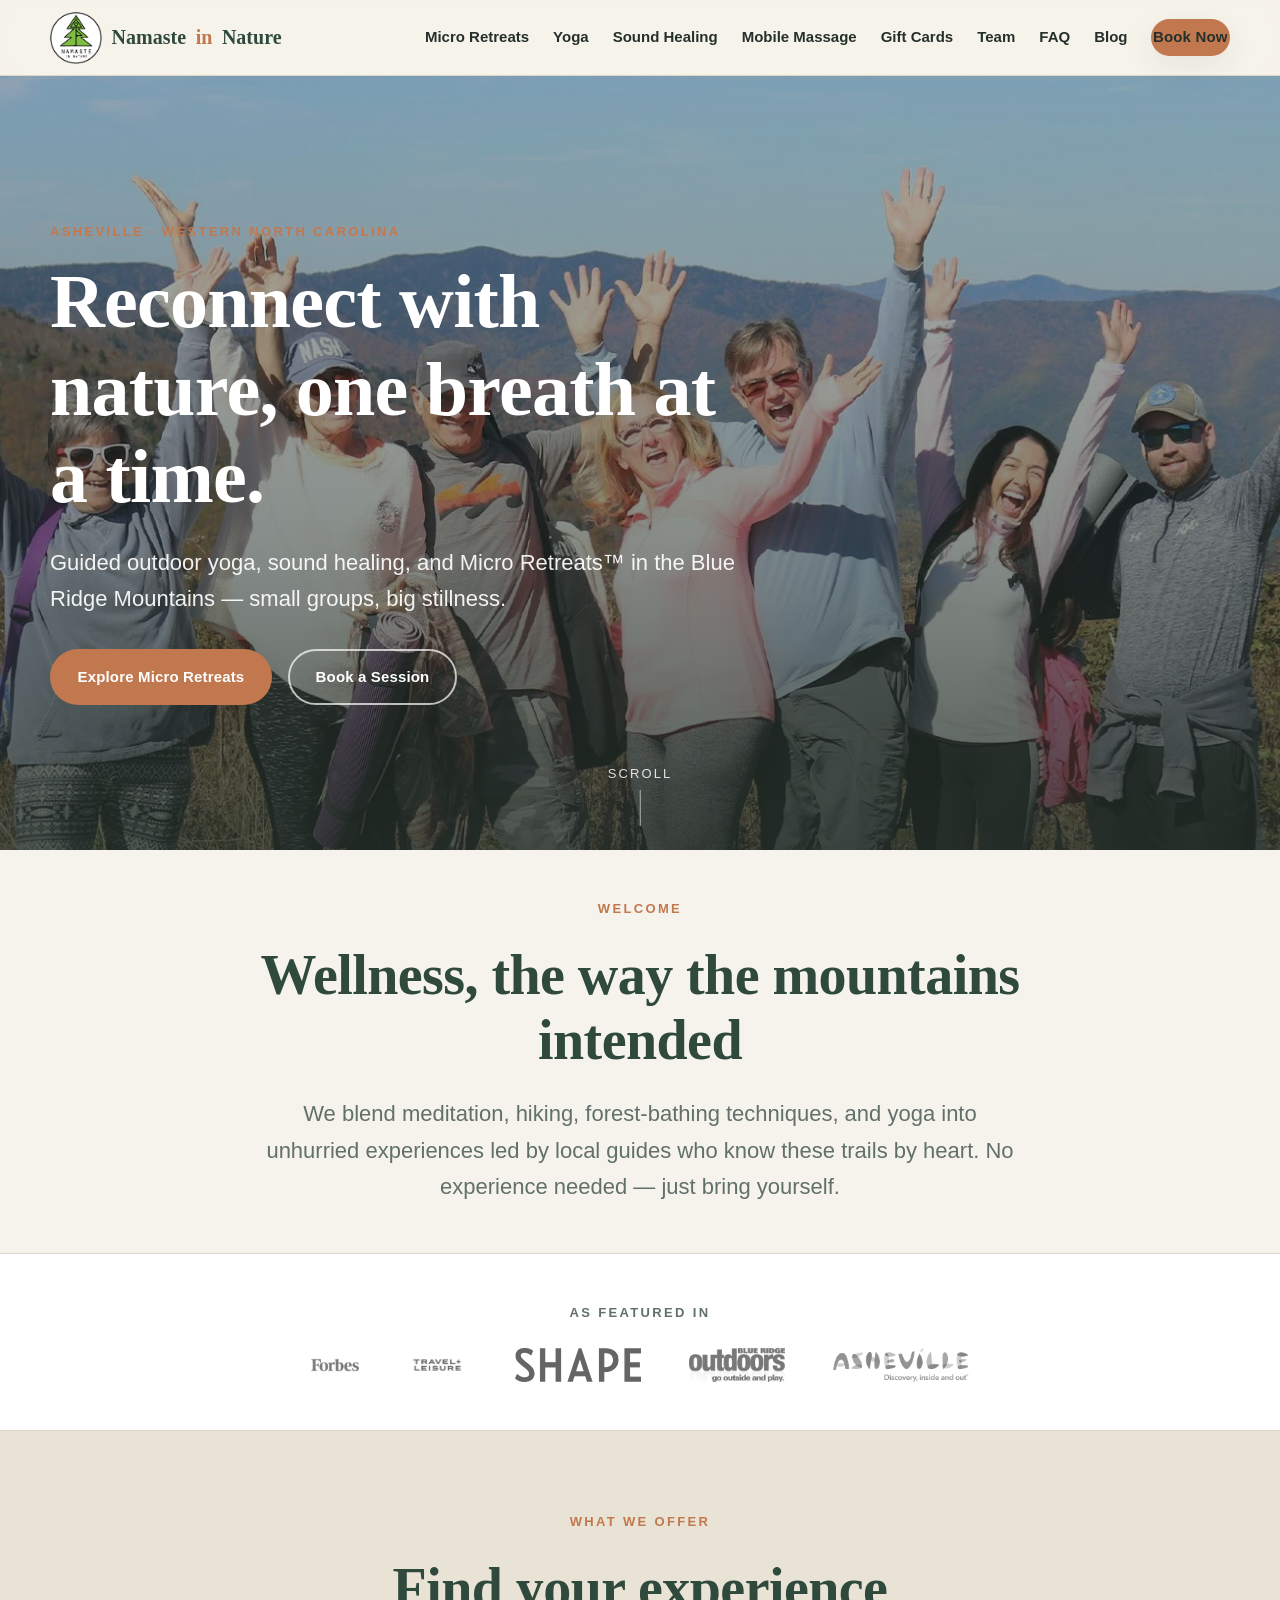
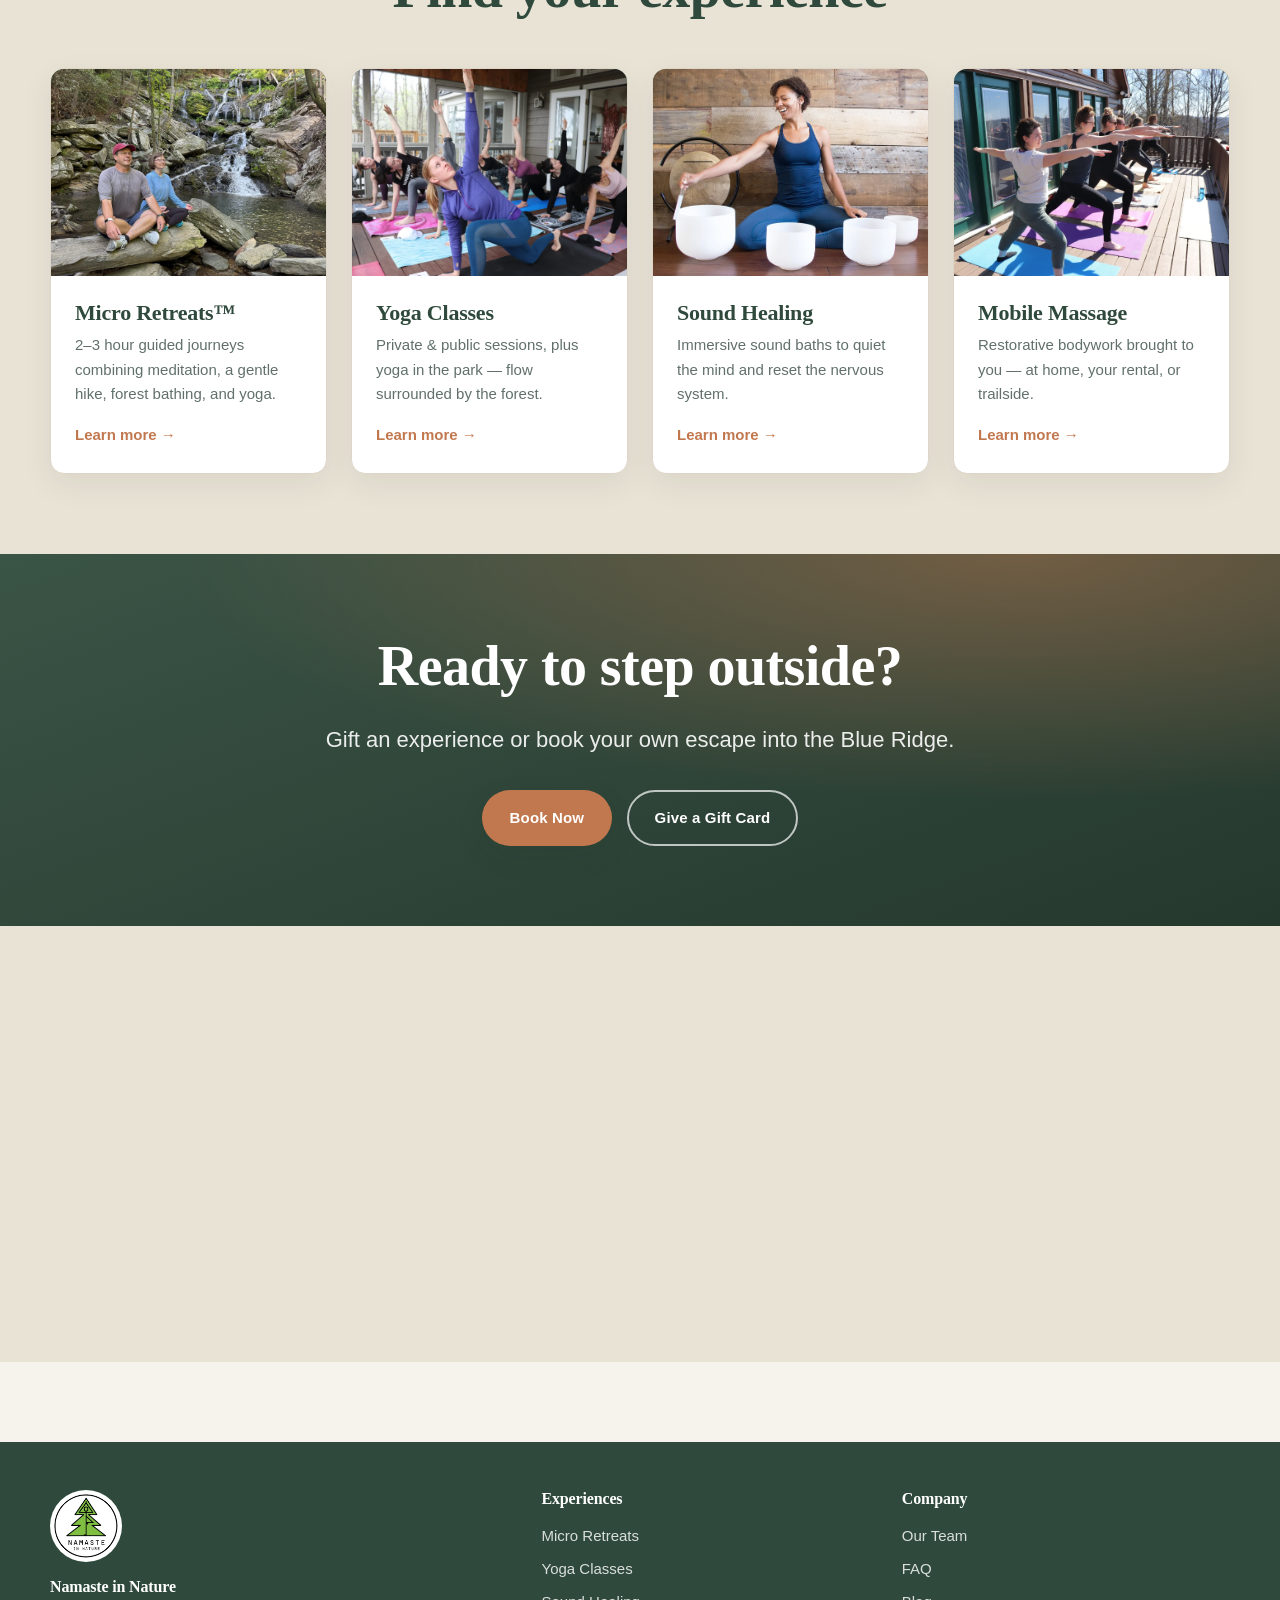
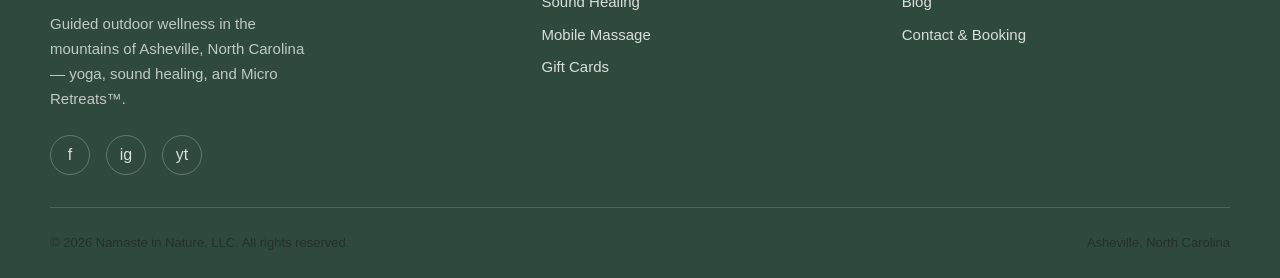
==== commit c123eabf: "SEO: sitemap, robots, canonicals, LocalBusiness schema, staging noindex Add the concrete migration p" ====
--- a/index.html
+++ b/index.html
@@ -12,9 +12,45 @@
   <meta property="og:description" content="Micro Retreats, forest yoga, sound healing, and mobile massage in Western North Carolina." />
   <meta property="og:image" content="assets/img/hero-1.jpg" />
 
+  <link rel="canonical" href="https://namasteinnature.com/" />
+
   <link rel="preconnect" href="https://fonts.googleapis.com" />
   <link rel="icon" type="image/png" href="assets/img/logo.png" />
   <link rel="stylesheet" href="assets/css/styles.css" />
+
+  <!-- LocalBusiness structured data (helps local + map results) -->
+  <script type="application/ld+json">
+  {
+    "@context": "https://schema.org",
+    "@type": "HealthAndBeautyBusiness",
+    "name": "Namaste in Nature",
+    "legalName": "Namaste in Nature, LLC",
+    "description": "Guided outdoor wellness in the mountains of Asheville, North Carolina — Micro Retreats, forest yoga, sound healing, and mobile massage.",
+    "url": "https://namasteinnature.com/",
+    "logo": "https://namasteinnature.com/assets/img/logo.png",
+    "image": "https://namasteinnature.com/assets/img/hero-1.jpg",
+    "telephone": "+1-828-276-3536",
+    "email": "booking@namasteinnature.com",
+    "priceRange": "$$",
+    "areaServed": "Asheville, North Carolina",
+    "address": {
+      "@type": "PostalAddress",
+      "addressLocality": "Asheville",
+      "addressRegion": "NC",
+      "addressCountry": "US"
+    },
+    "geo": {
+      "@type": "GeoCoordinates",
+      "latitude": 35.5951,
+      "longitude": -82.5515
+    },
+    "sameAs": [
+      "https://www.facebook.com/",
+      "https://www.instagram.com/",
+      "https://www.youtube.com/"
+    ]
+  }
+  </script>
 </head>
 <body>
 
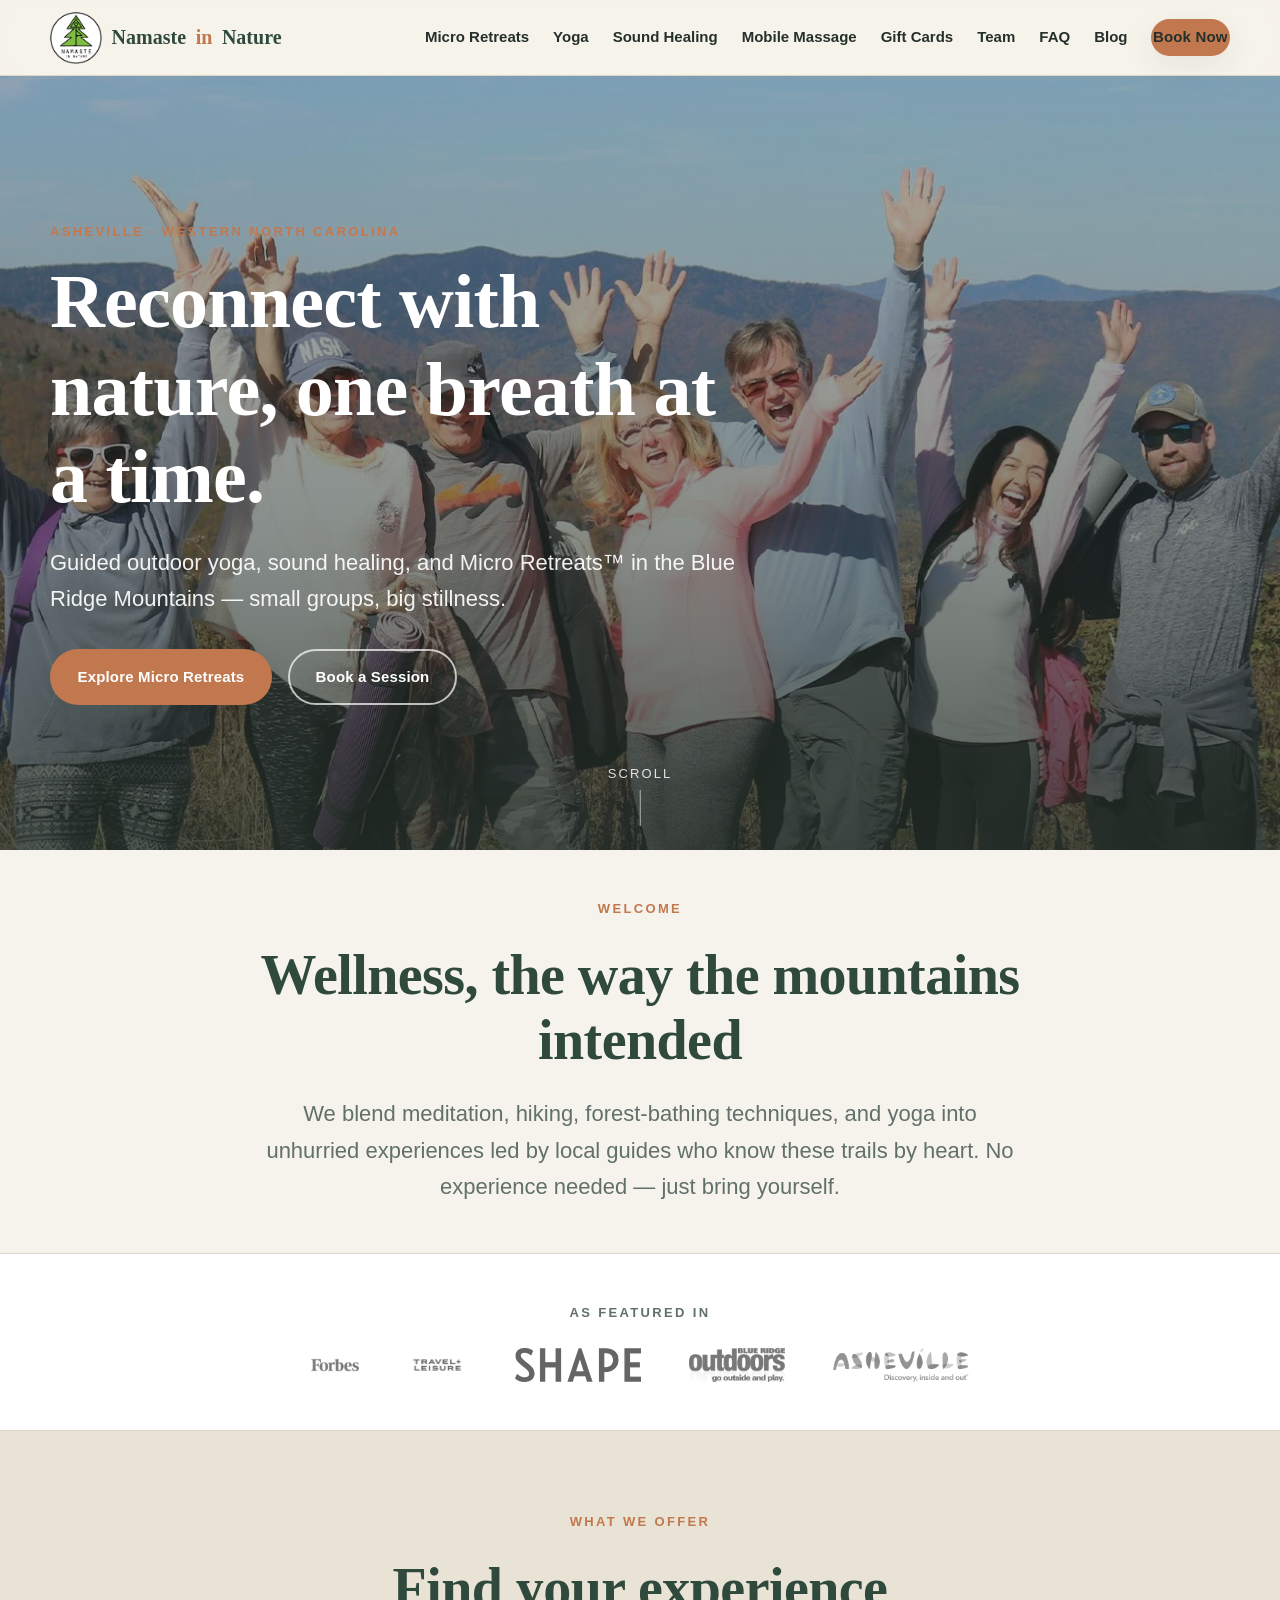
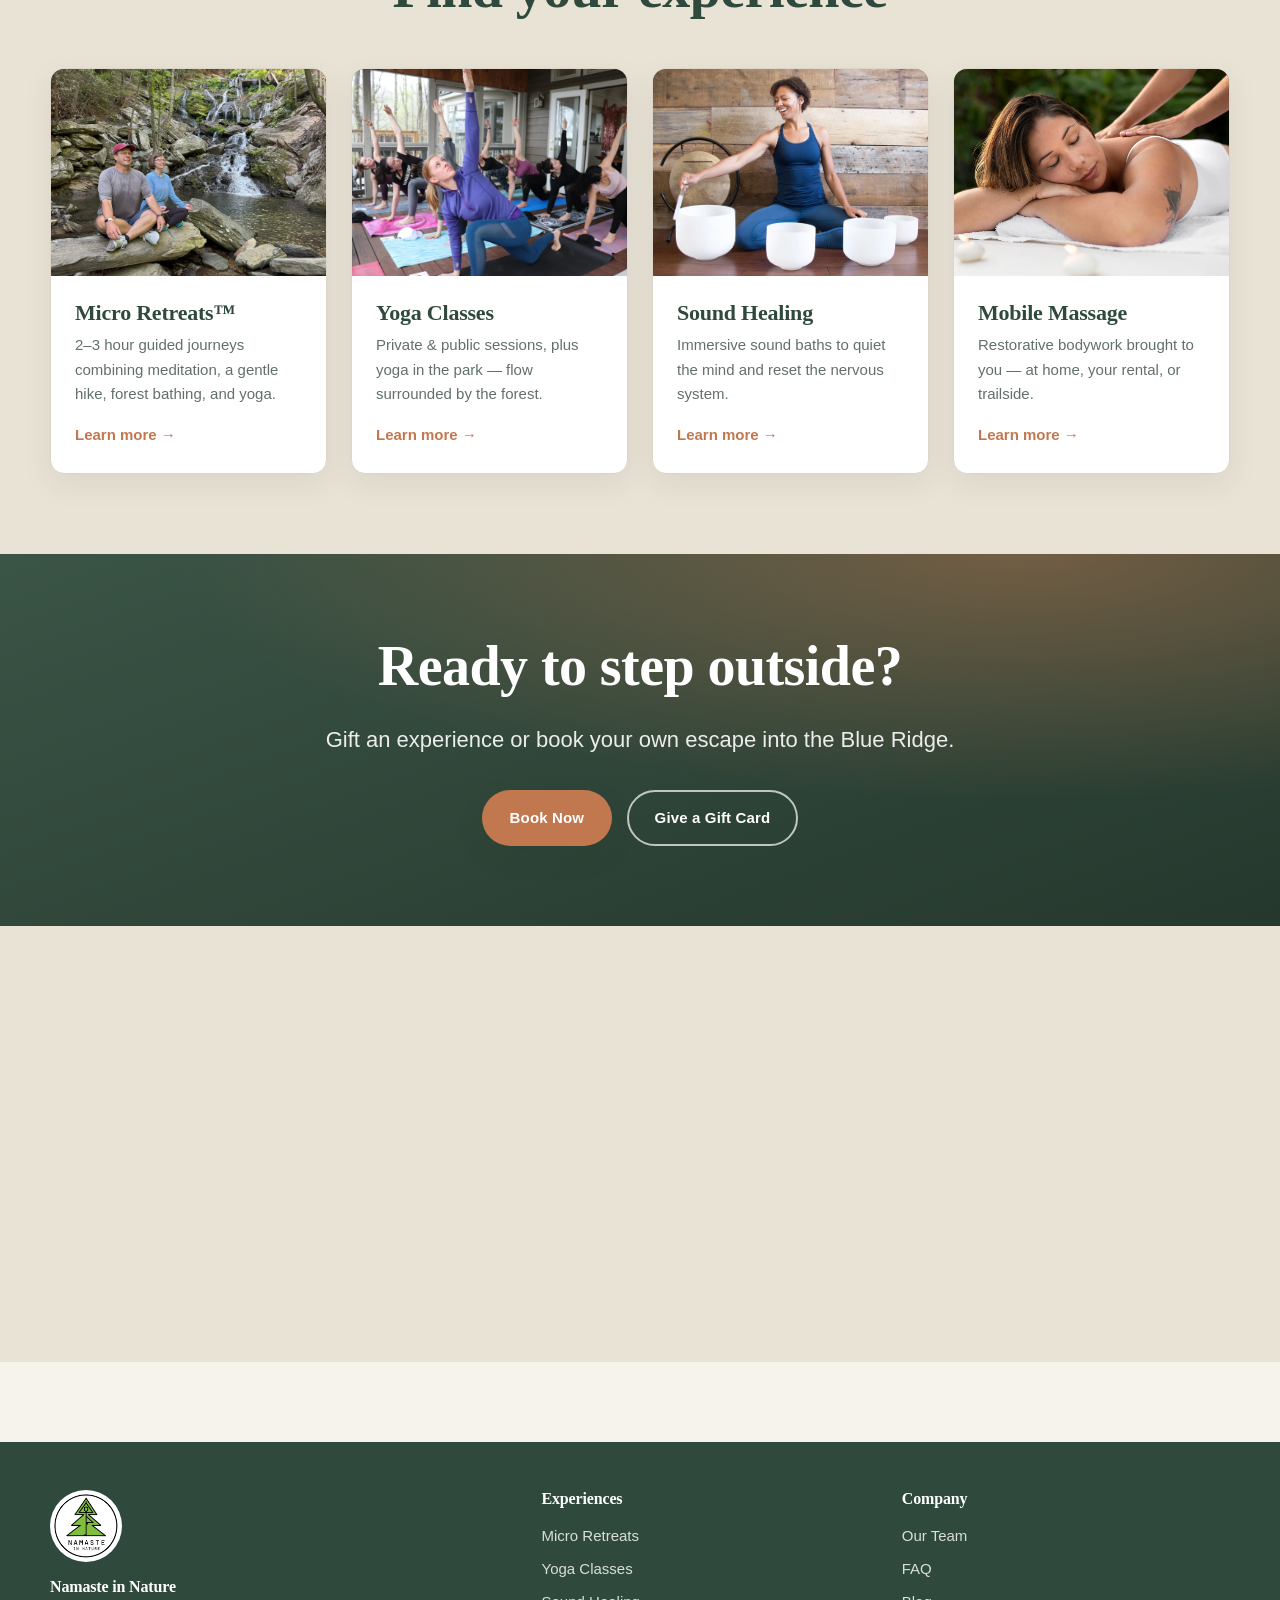
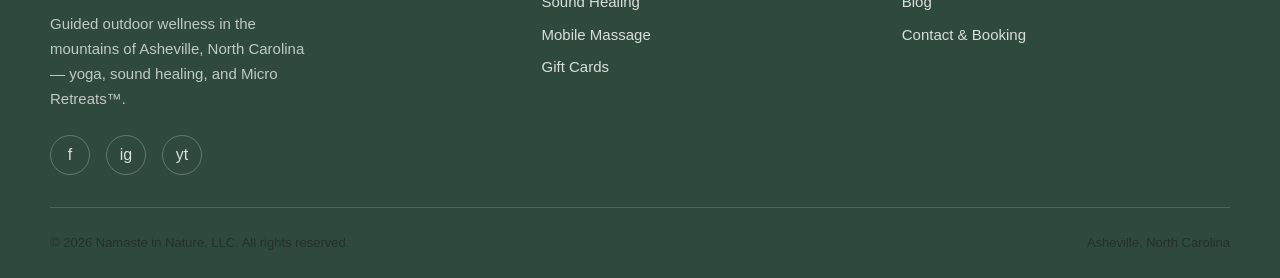
==== commit 4429d012: "Use real massage photo on home page Mobile Massage card Swap the yoga stand-in (yoga-3.jpg) for mass" ====
--- a/index.html
+++ b/index.html
@@ -162,7 +162,7 @@
           </article>
 
           <article class="card">
-            <div class="card__media"><img src="assets/img/yoga-3.jpg" alt="Restorative bodywork outdoors" loading="lazy" /></div>
+            <div class="card__media"><img src="assets/img/massage-1.jpg" alt="Restorative bodywork outdoors" loading="lazy" /></div>
             <div class="card__body">
               <h3>Mobile Massage</h3>
               <p>Restorative bodywork brought to you — at home, your rental, or trailside.</p>
